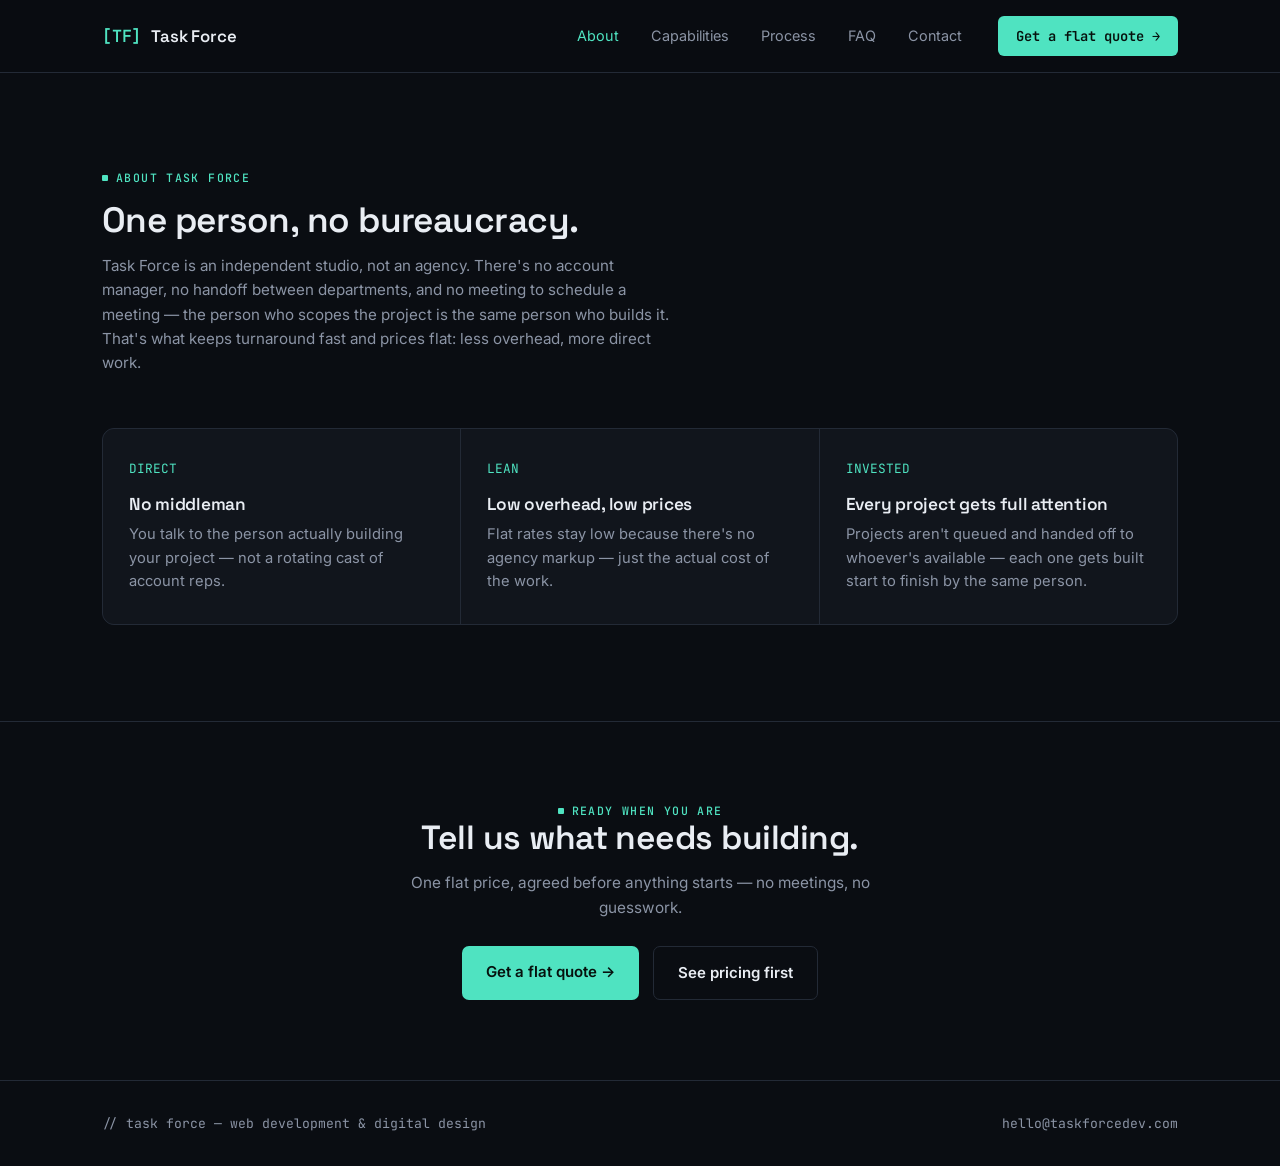
==== about.html @ d02bd52b "Add files via upload" ====
<!DOCTYPE html>
<html lang="en">
<head>
<meta charset="UTF-8">
<meta name="viewport" content="width=device-width, initial-scale=1.0">
<title>About — Task Force</title>
<link rel="preconnect" href="https://fonts.googleapis.com">
<link href="https://fonts.googleapis.com/css2?family=Space+Grotesk:wght@500;600;700&family=Inter:wght@400;500;600;700&family=JetBrains+Mono:wght@400;500;600;700&display=swap" rel="stylesheet">
<link rel="stylesheet" href="style.css">
</head>
<body>

<header>
  <nav class="wrap">
    <a href="index.html" class="brand"><span class="brand-mark">[TF]</span> Task Force</a>
    <div class="nav-links-desktop">
      <ul>
        <li><a href="about.html" class="nav-link" data-page="about">About</a></li>
        <li><a href="capabilities.html" class="nav-link" data-page="capabilities">Capabilities</a></li>
        <li><a href="process.html" class="nav-link" data-page="process">Process</a></li>
        <li><a href="faq.html" class="nav-link" data-page="faq">FAQ</a></li>
        <li><a href="contact.html" class="nav-link" data-page="contact">Contact</a></li>
      </ul>
      <a href="contact.html" class="nav-cta">Get a flat quote →</a>
    </div>
    <button class="nav-toggle" id="navToggle" aria-label="Toggle menu" aria-expanded="false">
      <span></span><span></span><span></span>
    </button>
  </nav>
  <div class="mobile-menu" id="mobileMenu">
    <a href="about.html" class="nav-link" data-page="about">About</a>
    <a href="capabilities.html" class="nav-link" data-page="capabilities">Capabilities</a>
    <a href="process.html" class="nav-link" data-page="process">Process</a>
    <a href="faq.html" class="nav-link" data-page="faq">FAQ</a>
    <a href="contact.html" class="nav-link" data-page="contact">Contact</a>
    <a href="contact.html" class="nav-cta">Get a flat quote →</a>
  </div>
</header>

<section class="how" id="about">
  <div class="wrap">
    <div class="how-head">
      <span class="eyebrow">About Task Force</span>
      <h2>One person, no bureaucracy.</h2>
      <p style="color:var(--muted); font-size:0.95rem; margin-top:14px; max-width:620px;">Task Force is an independent studio, not an agency. There's no account manager, no handoff between departments, and no meeting to schedule a meeting — the person who scopes the project is the same person who builds it. That's what keeps turnaround fast and prices flat: less overhead, more direct work.</p>
    </div>
    <div class="steps">
      <div class="step">
        <span class="step-num mono">DIRECT</span>
        <h3>No middleman</h3>
        <p>You talk to the person actually building your project — not a rotating cast of account reps.</p>
      </div>
      <div class="step">
        <span class="step-num mono">LEAN</span>
        <h3>Low overhead, low prices</h3>
        <p>Flat rates stay low because there's no agency markup — just the actual cost of the work.</p>
      </div>
      <div class="step">
        <span class="step-num mono">INVESTED</span>
        <h3>Every project gets full attention</h3>
        <p>Projects aren't queued and handed off to whoever's available — each one gets built start to finish by the same person.</p>
      </div>
    </div>
  </div>
</section>

<section class="cta-banner">
  <div class="wrap">
    <span class="eyebrow" style="justify-content:center;">Ready when you are</span>
    <h2>Tell us what needs building.</h2>
    <p>One flat price, agreed before anything starts — no meetings, no guesswork.</p>
    <div class="hero-ctas">
      <a href="contact.html" class="btn-primary">Get a flat quote →</a>
      <a href="capabilities.html" class="btn-secondary">See pricing first</a>
    </div>
  </div>
</section>

<footer>
  <div class="wrap">
    <p>// task force — web development & digital design</p>
    <p>hello@taskforcedev.com</p>
  </div>
</footer>


<script src="script.js"></script>
</body>
</html>
---- style.css ----
:root{
    --bg: #0A0D12;
    --surface: #11151C;
    --surface-2: #161B24;
    --border: #232A36;
    --text: #E9EDF3;
    --muted: #8B94A5;
    --accent: #4FE3C1;
    --accent-dim: rgba(79,227,193,0.12);
    --accent2: #7C93FF;
  }

  *{ margin:0; padding:0; box-sizing:border-box; }
  html{ scroll-behavior:smooth; }

  body{
    background:var(--bg);
    color:var(--text);
    font-family:'Inter', sans-serif;
    line-height:1.6;
    -webkit-font-smoothing:antialiased;
  }

  h1,h2,h3{
    font-family:'Space Grotesk', sans-serif;
    line-height:1.1;
    letter-spacing:-0.015em;
    font-weight:600;
  }

  a{ color:inherit; }

  .mono{ font-family:'JetBrains Mono', monospace; }

  .eyebrow{
    font-family:'JetBrains Mono', monospace;
    font-size:0.72rem;
    font-weight:500;
    letter-spacing:0.12em;
    text-transform:uppercase;
    color:var(--accent);
    display:flex;
    align-items:center;
    gap:8px;
  }
  .eyebrow::before{
    content:"";
    width:6px; height:6px;
    background:var(--accent);
    border-radius:1px;
    display:inline-block;
  }

  .wrap{ max-width:1140px; margin:0 auto; padding:0 32px; }

  /* ---------- NAV ---------- */
  header{
    position:sticky; top:0; z-index:50;
    background:rgba(10,13,18,0.88);
    backdrop-filter:blur(10px);
    border-bottom:1px solid var(--border);
  }
  nav.wrap{
    display:flex; align-items:center; justify-content:space-between;
    height:72px;
  }
  .brand{
    display:flex; align-items:center; gap:10px;
    font-family:'Space Grotesk', sans-serif;
    font-weight:600;
    font-size:1.05rem;
    text-decoration:none;
    letter-spacing:-0.01em;
  }
  .brand-mark{
    font-family:'JetBrains Mono', monospace;
    color:var(--accent);
    font-weight:600;
  }
  .nav-links-desktop{ display:flex; align-items:center; gap:36px; }
  nav ul{ list-style:none; display:flex; gap:32px; font-size:0.9rem; }
  nav ul a{ text-decoration:none; color:var(--muted); transition:color .15s; }
  nav ul a:hover{ color:var(--text); }
  .nav-link-active{ color:var(--accent) !important; }
  .mobile-menu a.nav-link-active{ color:var(--accent); }
  .nav-cta{
    background:var(--accent);
    color:#06110D !important;
    padding:9px 18px;
    border-radius:6px;
    font-weight:600;
    font-size:0.86rem;
    text-decoration:none;
    white-space:nowrap;
    font-family:'JetBrains Mono', monospace;
  }
  .nav-toggle{
    display:none;
    background:none; border:1px solid var(--border);
    border-radius:6px;
    width:40px; height:40px;
    align-items:center; justify-content:center;
    cursor:pointer;
    flex-direction:column;
    gap:4px;
  }
  .nav-toggle span{
    display:block; width:18px; height:2px;
    background:var(--text);
    transition:transform .2s, opacity .2s;
  }
  .nav-toggle.open span:nth-child(1){ transform:translateY(6px) rotate(45deg); }
  .nav-toggle.open span:nth-child(2){ opacity:0; }
  .nav-toggle.open span:nth-child(3){ transform:translateY(-6px) rotate(-45deg); }

  .mobile-menu{
    display:none;
    flex-direction:column;
    border-bottom:1px solid var(--border);
    background:var(--surface);
  }
  .mobile-menu.open{ display:flex; }
  .mobile-menu a{
    padding:16px 32px;
    text-decoration:none;
    color:var(--text);
    font-size:0.96rem;
    border-top:1px solid var(--border);
  }
  .mobile-menu a.nav-cta{
    color:#06110D !important;
    font-family:'JetBrains Mono', monospace;
    font-weight:600;
    background:var(--accent);
    margin:14px 32px;
    border-radius:6px;
    border-top:none;
    text-align:center;
  }

  @media (max-width:820px){
    .nav-links-desktop{ display:none; }
    .nav-toggle{ display:flex; }
  }

  /* ---------- HERO ---------- */
  .hero{ padding:100px 0 96px; border-bottom:1px solid var(--border); }
  .hero-grid{
    display:grid;
    grid-template-columns:1.05fr 0.95fr;
    gap:64px;
    align-items:center;
  }
  @media (max-width:900px){ .hero-grid{ grid-template-columns:1fr; } }

  .hero h1{
    font-size:clamp(2.3rem, 4.4vw, 3.4rem);
    margin:18px 0 22px;
    color:var(--text);
  }
  .hero h1 em{ font-style:normal; color:var(--accent); }
  .hero p.lead{
    font-size:1.08rem;
    color:var(--muted);
    max-width:480px;
    margin-bottom:34px;
  }
  .hero-ctas{ display:flex; gap:14px; flex-wrap:wrap; }
  .btn-primary{
    background:var(--accent);
    color:#06110D;
    text-decoration:none;
    padding:14px 24px;
    border-radius:7px;
    font-weight:600;
    font-size:0.94rem;
    display:inline-block;
    transition:opacity .15s;
  }
  .btn-primary:hover{ opacity:0.88; }
  .btn-secondary{
    background:transparent;
    color:var(--text);
    text-decoration:none;
    padding:14px 24px;
    border-radius:7px;
    border:1px solid var(--border);
    font-weight:600;
    font-size:0.94rem;
    display:inline-block;
    transition:border-color .15s;
  }
  .btn-secondary:hover{ border-color:var(--accent); }

  /* Terminal signature element */
  .terminal{
    background:var(--surface);
    border:1px solid var(--border);
    border-radius:10px;
    overflow:hidden;
    box-shadow:0 30px 60px -20px rgba(0,0,0,0.6);
  }
  .terminal-bar{
    display:flex; align-items:center; gap:8px;
    padding:12px 16px;
    border-bottom:1px solid var(--border);
    background:var(--surface-2);
  }
  .dot{ width:10px; height:10px; border-radius:50%; }
  .dot.red{ background:#FF5F57; }
  .dot.yellow{ background:#FEBC2E; }
  .dot.green{ background:#28C840; }
  .terminal-title{
    margin-left:8px;
    font-family:'JetBrains Mono', monospace;
    font-size:0.74rem;
    color:var(--muted);
  }
  .terminal-body{
    padding:22px 20px;
    font-family:'JetBrains Mono', monospace;
    font-size:0.86rem;
    line-height:1.9;
    min-height:230px;
  }
  .t-prompt{ color:var(--accent2); }
  .t-cmd{ color:var(--text); }
  .t-ok{ color:var(--accent); }
  .t-muted{ color:var(--muted); }
  .cursor{
    display:inline-block;
    width:7px; height:15px;
    background:var(--accent);
    margin-left:2px;
    animation:blink 1s steps(1) infinite;
    vertical-align:text-bottom;
  }
  @keyframes blink{ 50%{ opacity:0; } }

  /* ---------- PROCESS ---------- */
  .how{ padding:96px 0; border-bottom:1px solid var(--border); }
  .how-head{ max-width:580px; margin-bottom:52px; }
  .how-head h2{ font-size:clamp(1.7rem,3vw,2.2rem); margin-top:14px; }
  .steps{ display:grid; grid-template-columns:repeat(3,1fr); gap:1px; background:var(--border); border:1px solid var(--border); border-radius:12px; overflow:hidden; }
  @media (max-width:800px){ .steps{ grid-template-columns:1fr; } }
  .step{ padding:30px 26px; background:var(--surface); }
  .step-num{
    font-family:'JetBrains Mono', monospace;
    color:var(--accent);
    font-size:0.8rem;
    margin-bottom:16px;
    display:block;
  }
  .step h3{ font-size:1.08rem; margin-bottom:9px; font-weight:600; }
  .step p{ color:var(--muted); font-size:0.92rem; }

  /* ---------- CAPABILITIES ---------- */
  .services{ padding:96px 0; border-bottom:1px solid var(--border); }
  .services-head{
    display:flex; justify-content:space-between; align-items:flex-end;
    margin-bottom:44px; gap:24px; flex-wrap:wrap;
  }
  .services-head h2{ font-size:clamp(1.7rem,3vw,2.2rem); margin-top:14px; }
  .services-head p{ color:var(--muted); max-width:400px; font-size:0.94rem; }

  .service-grid{
    display:grid;
    grid-template-columns:repeat(3,1fr);
    gap:1px;
    background:var(--border);
    border:1px solid var(--border);
    border-radius:12px;
    overflow:hidden;
  }
  @media (max-width:900px){ .service-grid{ grid-template-columns:1fr; } }

  .tier-block{
    border:1px solid var(--border);
    border-radius:12px;
    padding:30px 28px;
    margin-bottom:20px;
    background:var(--surface);
  }
  .tier-heading{ font-size:1.2rem; margin:10px 0 6px; font-weight:600; }
  .tier-sub{ color:var(--muted); font-size:0.92rem; margin-bottom:22px; max-width:520px; }
  .tier-grid{
    display:grid;
    grid-template-columns:repeat(3,1fr);
    gap:1px;
    background:var(--border);
    border:1px solid var(--border);
    border-radius:10px;
    overflow:hidden;
  }
  @media (max-width:760px){ .tier-grid{ grid-template-columns:1fr; } }
  .tier{ background:var(--surface-2); padding:22px 20px; cursor:pointer; transition:background .15s, transform .15s; }
  .tier:hover{ background:#1B222E; transform:translateY(-2px); }
  .tier:focus-visible{ outline:2px solid var(--accent); outline-offset:-2px; }

  .view-hint{
    display:inline-block;
    font-family:'JetBrains Mono', monospace;
    font-size:0.76rem;
    color:var(--accent);
    font-weight:600;
  }
  .tier-name{
    display:block;
    font-family:'JetBrains Mono', monospace;
    font-size:0.78rem;
    color:var(--accent);
    text-transform:uppercase;
    letter-spacing:0.06em;
    margin-bottom:8px;
  }
  .tier-price{
    display:block;
    font-family:'Space Grotesk', sans-serif;
    font-weight:700;
    font-size:1.7rem;
    margin-bottom:14px;
  }
  .tier ul{ list-style:none; font-size:0.85rem; color:var(--text); }
  .tier ul li{
    padding-left:18px;
    position:relative;
    margin-bottom:7px;
    color:var(--muted);
  }
  .tier ul li::before{
    content:"→";
    position:absolute; left:0;
    color:var(--accent);
  }

  .card{
    background:var(--surface);
    padding:30px 28px;
    transition:background .15s, transform .15s;
    cursor:pointer;
  }
  .card:hover{ background:var(--surface-2); transform:translateY(-2px); }
  .card:focus-visible{ outline:2px solid var(--accent); outline-offset:-2px; }
  .card.featured{
    grid-column:span 2;
    display:grid;
    grid-template-columns:1fr auto;
    gap:24px;
    align-items:start;
  }
  @media (max-width:900px){ .card.featured{ grid-column:span 1; grid-template-columns:1fr; } }

  .card-path{
    font-family:'JetBrains Mono', monospace;
    font-size:0.74rem;
    color:var(--muted);
    margin-bottom:14px;
    display:block;
  }
  .card-path span{ color:var(--accent); }
  .card h3{ font-size:1.2rem; margin-bottom:10px; font-weight:600; }
  .card p{ color:var(--muted); font-size:0.92rem; margin-bottom:16px; }
  .card ul{ list-style:none; font-size:0.87rem; }
  .card ul li{
    padding-left:20px;
    position:relative;
    margin-bottom:7px;
    color:var(--text);
  }
  .card ul li::before{
    content:"→";
    position:absolute; left:0;
    color:var(--accent);
  }
  .card-price{
    font-family:'JetBrains Mono', monospace;
    font-size:0.78rem;
    color:var(--muted);
    padding-top:14px;
    margin-top:16px;
    border-top:1px solid var(--border);
  }
  .card-price b{ color:var(--text); font-size:1rem; }

  .example-line{
    font-size:0.84rem;
    color:var(--text);
    font-style:italic;
    background:var(--accent-dim);
    border-left:2px solid var(--accent);
    padding:10px 12px;
    border-radius:4px;
    margin-bottom:16px;
  }
  .example-tag{
    font-family:'JetBrains Mono', monospace;
    font-style:normal;
    font-weight:600;
    color:var(--accent);
    margin-right:4px;
    text-transform:uppercase;
    font-size:0.72rem;
  }
  .featured .card-price{
    border-top:none;
    margin-top:0;
    padding-top:0;
    text-align:right;
    white-space:nowrap;
  }
  .featured .card-price b{ font-size:1.4rem; display:block; }

  /* ---------- VALUE STRIP ---------- */
  .value{ padding:80px 0; border-bottom:1px solid var(--border); }
  .value-grid{
    display:grid;
    grid-template-columns:repeat(3,1fr);
    gap:1px;
    background:var(--border);
    border:1px solid var(--border);
    border-radius:12px;
    overflow:hidden;
  }
  @media (max-width:800px){ .value-grid{ grid-template-columns:1fr; } }
  .value-item{ background:var(--surface); padding:30px 28px; }
  .value-item .num{
    font-family:'Space Grotesk', sans-serif;
    font-weight:700;
    font-size:2rem;
    color:var(--accent);
    margin-bottom:10px;
    display:block;
  }
  .value-item h3{ font-size:0.98rem; margin-bottom:8px; font-weight:600; }
  .value-item p{ color:var(--muted); font-size:0.88rem; }

  /* ---------- ORDER ---------- */
  .order{ padding:96px 0; }
  .order-grid{ display:grid; grid-template-columns:0.85fr 1.15fr; gap:60px; }
  @media (max-width:900px){ .order-grid{ grid-template-columns:1fr; } }
  .order-info h2{ font-size:clamp(1.7rem,3vw,2.2rem); margin:14px 0 18px; }
  .order-info p{ color:var(--muted); margin-bottom:26px; max-width:420px; font-size:0.95rem; }
  .contact-line{
    display:flex; align-items:center; gap:12px;
    font-family:'JetBrains Mono', monospace;
    font-size:0.88rem;
    padding:14px 0;
    border-top:1px solid var(--border);
    color:var(--muted);
  }
  .contact-line:last-child{ border-bottom:1px solid var(--border); }
  .contact-line b{ color:var(--text); font-weight:500; }

  form{
    background:var(--surface);
    border:1px solid var(--border);
    border-radius:12px;
    padding:32px;
  }
  .form-row{ margin-bottom:18px; }
  .form-row label{
    display:block;
    font-family:'JetBrains Mono', monospace;
    font-size:0.76rem;
    color:var(--muted);
    margin-bottom:8px;
    text-transform:uppercase;
    letter-spacing:0.04em;
  }
  .form-row input, .form-row select, .form-row textarea{
    width:100%;
    padding:12px 14px;
    border:1px solid var(--border);
    border-radius:7px;
    font-family:'Inter', sans-serif;
    font-size:0.94rem;
    background:var(--bg);
    color:var(--text);
  }
  .form-row textarea{ resize:vertical; min-height:90px; }
  .form-row input:focus, .form-row select:focus, .form-row textarea:focus{
    outline:1.5px solid var(--accent);
    outline-offset:1px;
  }
  .submit-btn{
    width:100%;
    background:var(--accent);
    color:#06110D;
    border:none;
    padding:14px;
    border-radius:7px;
    font-weight:700;
    font-size:0.94rem;
    font-family:'JetBrains Mono', monospace;
    cursor:pointer;
    transition:opacity .15s;
  }
  .submit-btn:hover{ opacity:0.88; }
  .form-note{ font-size:0.78rem; color:var(--muted); margin-top:12px; text-align:center; }

  .confirm-box{
    background:var(--surface);
    border:1px solid var(--accent);
    border-radius:12px;
    padding:26px;
    margin-top:20px;
  }
  .confirm-title{
    font-family:'Space Grotesk', sans-serif;
    font-weight:600;
    color:var(--accent);
    font-size:1.05rem;
    margin-bottom:8px;
  }
  .confirm-sub{ color:var(--muted); font-size:0.86rem; margin-bottom:14px; }
  .confirm-textarea{
    width:100%;
    min-height:130px;
    background:var(--bg);
    border:1px solid var(--border);
    border-radius:7px;
    color:var(--text);
    font-family:'JetBrains Mono', monospace;
    font-size:0.8rem;
    padding:12px;
    margin-bottom:14px;
    resize:vertical;
  }
  .confirm-actions{ display:flex; gap:12px; flex-wrap:wrap; }
  .confirm-actions .btn-primary, .confirm-actions .btn-secondary{
    flex:1;
    min-width:160px;
    text-align:center;
    cursor:pointer;
    font-family:'Inter', sans-serif;
  }

  /* ---------- PRODUCT MODAL ---------- */
  .modal-overlay{
    position:fixed; inset:0;
    background:rgba(6,8,12,0.72);
    backdrop-filter:blur(3px);
    display:none;
    align-items:center; justify-content:center;
    z-index:100;
    padding:24px;
  }
  .modal-overlay.open{ display:flex; }
  .modal-box{
    background:var(--surface);
    border:1px solid var(--border);
    border-radius:14px;
    max-width:560px;
    width:100%;
    max-height:88vh;
    overflow-y:auto;
    box-shadow:0 40px 80px -20px rgba(0,0,0,0.7);
  }
  .modal-image-wrap{
    background:var(--bg);
    border-bottom:1px solid var(--border);
    border-radius:14px 14px 0 0;
    overflow:hidden;
    line-height:0;
  }
  .modal-image-wrap svg{ width:100%; height:auto; display:block; }
  .modal-body{ padding:28px 30px 30px; position:relative; }
  .modal-close{
    position:absolute;
    top:16px; right:16px;
    width:32px; height:32px;
    border-radius:50%;
    background:var(--surface-2);
    border:1px solid var(--border);
    color:var(--text);
    font-size:1rem;
    cursor:pointer;
    display:flex; align-items:center; justify-content:center;
    z-index:5;
  }
  .modal-image-wrap{ position:relative; }
  .modal-eyebrow{
    font-family:'JetBrains Mono', monospace;
    font-size:0.72rem;
    color:var(--accent);
    text-transform:uppercase;
    letter-spacing:0.1em;
    margin-bottom:8px;
    display:block;
  }
  .modal-title{ font-size:1.4rem; margin-bottom:6px; }
  .modal-price{
    font-family:'JetBrains Mono', monospace;
    color:var(--muted);
    font-size:0.9rem;
    margin-bottom:18px;
  }
  .modal-price b{ color:var(--accent); font-size:1.1rem; }
  .modal-desc{ color:var(--muted); font-size:0.95rem; margin-bottom:18px; }
  .modal-features{ list-style:none; margin-bottom:24px; }
  .modal-features li{
    padding-left:20px;
    position:relative;
    margin-bottom:8px;
    font-size:0.92rem;
    color:var(--text);
  }
  .modal-features li::before{ content:"→"; position:absolute; left:0; color:var(--accent); }
  .modal-order-btn{
    display:block;
    width:100%;
    text-align:center;
    background:var(--accent);
    color:#06110D;
    text-decoration:none;
    padding:14px;
    border-radius:8px;
    font-weight:700;
    font-family:'JetBrains Mono', monospace;
    font-size:0.94rem;
    border:none;
    cursor:pointer;
  }
  footer{ border-top:1px solid var(--border); padding:32px 0; }
  footer .wrap{ display:flex; justify-content:space-between; align-items:center; flex-wrap:wrap; gap:12px; }
  footer p{ font-size:0.82rem; color:var(--muted); font-family:'JetBrains Mono', monospace; }

  /* ---------- WHO-LINE (hero) ---------- */
  .who-line{
    display:inline-flex;
    align-items:center;
    gap:8px;
    font-family:'JetBrains Mono', monospace;
    font-size:0.82rem;
    color:var(--muted);
    background:var(--surface);
    border:1px solid var(--border);
    padding:8px 14px;
    border-radius:999px;
    margin-bottom:26px;
  }
  .who-line b{ color:var(--accent); font-weight:600; }

  /* ---------- TRUST BAR ---------- */
  .trust-bar{
    border-bottom:1px solid var(--border);
    padding:22px 0;
  }
  .trust-bar .wrap{
    display:flex;
    flex-wrap:wrap;
    gap:16px 32px;
    justify-content:center;
  }
  .trust-item{
    display:flex;
    align-items:center;
    gap:8px;
    font-family:'JetBrains Mono', monospace;
    font-size:0.82rem;
    color:var(--muted);
  }
  .trust-item::before{
    content:"✓";
    color:var(--accent);
    font-weight:700;
  }

  /* ---------- FOUNDING CLIENT BLOCK (honest substitute for testimonials) ---------- */
  .founding{
    padding:64px 0;
    border-bottom:1px solid var(--border);
  }
  .founding-box{
    border:1px solid var(--accent);
    background:var(--accent-dim);
    border-radius:14px;
    padding:32px 34px;
    display:flex;
    justify-content:space-between;
    align-items:center;
    gap:24px;
    flex-wrap:wrap;
  }
  .founding-box h3{ font-size:1.15rem; margin-bottom:8px; }
  .founding-box p{ color:var(--muted); font-size:0.92rem; max-width:480px; }
  .founding-box .btn-primary{ white-space:nowrap; }

  /* ---------- REUSABLE BOTTOM CTA BANNER ---------- */
  .cta-banner{
    padding:80px 0;
    text-align:center;
  }
  .cta-banner h2{ font-size:clamp(1.6rem,3vw,2.1rem); margin-bottom:14px; }
  .cta-banner p{ color:var(--muted); font-size:0.96rem; margin-bottom:26px; max-width:480px; margin-left:auto; margin-right:auto; }
  .cta-banner .hero-ctas{ justify-content:center; }

  @media (prefers-reduced-motion: reduce){
    *{ transition:none !important; scroll-behavior:auto !important; animation:none !important; }
  }
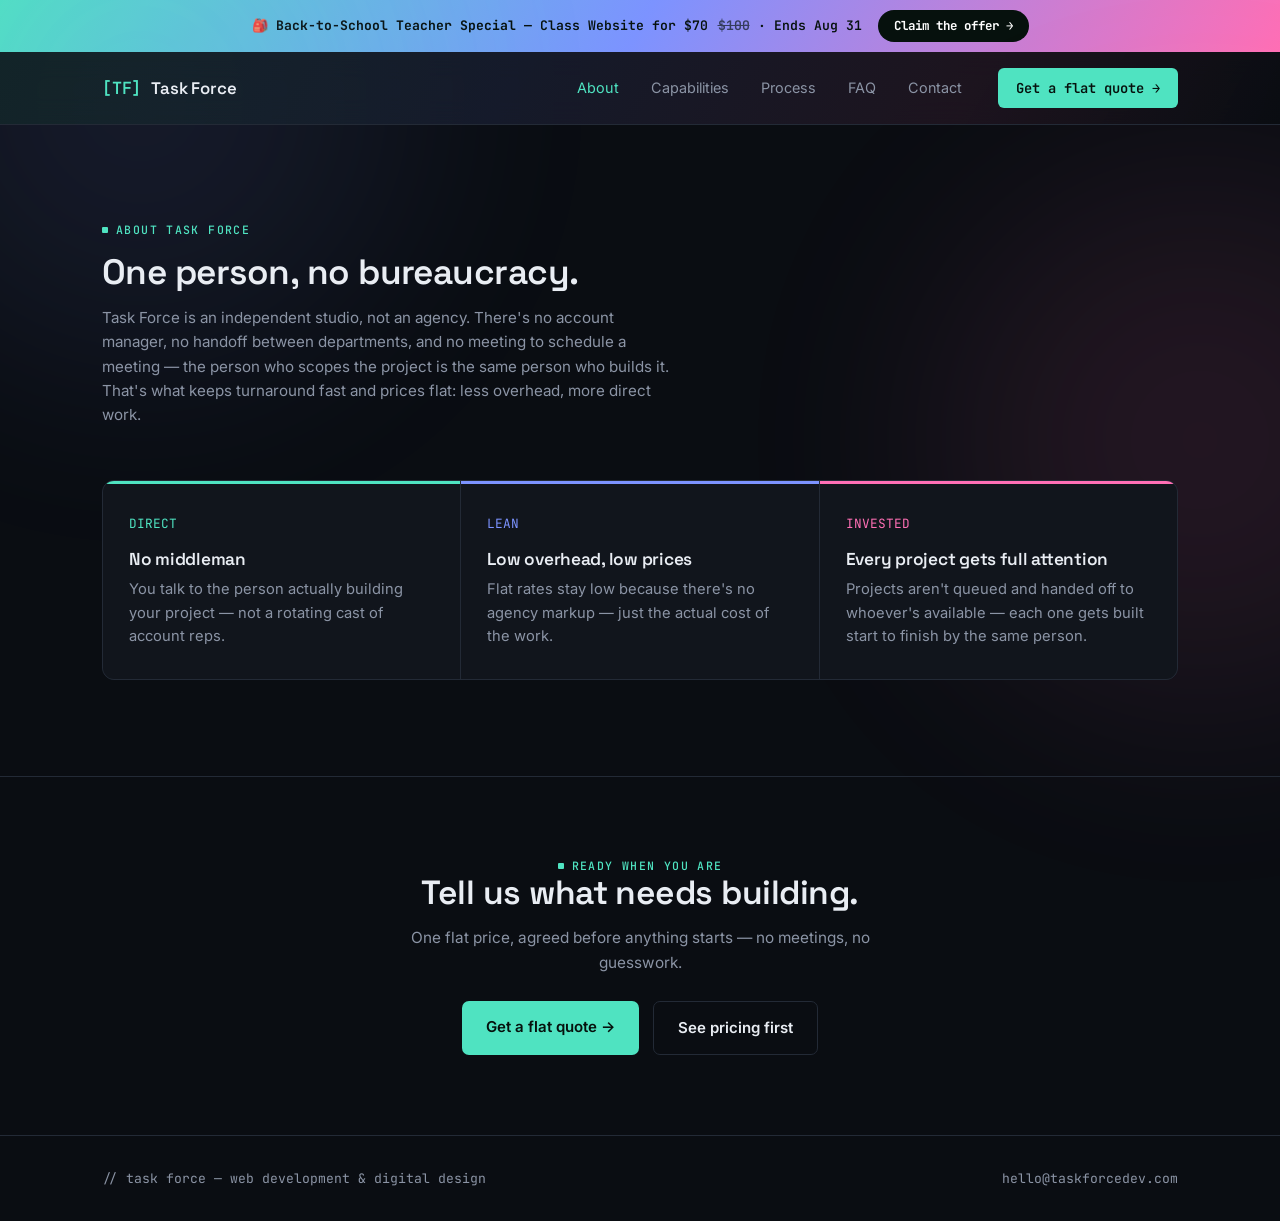
==== commit 27589edd: "Add files via upload" ====
--- a/about.html
+++ b/about.html
@@ -9,6 +9,13 @@
 <link rel="stylesheet" href="style.css">
 </head>
 <body>
+
+<div class="promo-bar">
+  <div class="wrap promo-bar-inner">
+    <span>🎒 <b>Back-to-School Teacher Special</b> — Class Website for $70 <span class="promo-strike">$100</span> · Ends Aug 31</span>
+    <a href="contact.html?service=Website+development&details=I%27m+a+teacher+interested+in+the+Back-to-School+Class+Website+special+%28%2470%29.">Claim the offer →</a>
+  </div>
+</div>
 
 <header>
   <nav class="wrap">
--- a/style.css
+++ b/style.css
@@ -8,10 +8,42 @@
     --accent: #4FE3C1;
     --accent-dim: rgba(79,227,193,0.12);
     --accent2: #7C93FF;
+    --accent3: #FF6FB5;
+    --accent3-dim: rgba(255,111,181,0.12);
+    --accent4: #FFC145;
+    --accent4-dim: rgba(255,193,69,0.12);
   }
 
   *{ margin:0; padding:0; box-sizing:border-box; }
   html{ scroll-behavior:smooth; }
+
+  body{
+    position:relative;
+  }
+
+  /* Ambient color glows — subtle, techy, not neon-overload */
+  body::before, body::after{
+    content:"";
+    position:fixed;
+    width:520px; height:520px;
+    border-radius:50%;
+    filter:blur(120px);
+    opacity:0.10;
+    pointer-events:none;
+    z-index:0;
+  }
+  body::before{
+    top:-160px; left:-120px;
+    background:var(--accent2);
+  }
+  body::after{
+    top:20%; right:-180px;
+    background:var(--accent3);
+  }
+  header, .hero, .how, .services, .value, .founding, .cta-banner, .order, footer, .trust-bar{
+    position:relative;
+    z-index:1;
+  }
 
   body{
     background:var(--bg);
@@ -56,9 +88,45 @@
   /* ---------- NAV ---------- */
   header{
     position:sticky; top:0; z-index:50;
-    background:rgba(10,13,18,0.88);
-    backdrop-filter:blur(10px);
+    background:linear-gradient(120deg, rgba(79,227,193,0.10), rgba(124,147,255,0.10) 40%, rgba(255,111,181,0.08) 75%, rgba(10,13,18,0.9)), rgba(10,13,18,0.72);
+    backdrop-filter:blur(14px);
+    -webkit-backdrop-filter:blur(14px);
     border-bottom:1px solid var(--border);
+  }
+
+  .promo-bar{
+    background:linear-gradient(120deg, var(--accent), var(--accent2), var(--accent3));
+    padding:10px 0;
+  }
+  .promo-bar-inner{
+    display:flex;
+    align-items:center;
+    justify-content:center;
+    gap:16px;
+    flex-wrap:wrap;
+    text-align:center;
+  }
+  .promo-bar span{
+    font-family:'JetBrains Mono', monospace;
+    font-weight:600;
+    font-size:0.82rem;
+    color:#06110D;
+  }
+  .promo-strike{
+    text-decoration:line-through;
+    opacity:0.65;
+    margin-left:2px;
+  }
+  .promo-bar a{
+    background:#06110D;
+    color:#FFFFFF;
+    padding:6px 16px;
+    border-radius:999px;
+    font-family:'JetBrains Mono', monospace;
+    font-weight:700;
+    font-size:0.78rem;
+    text-decoration:none;
+    white-space:nowrap;
   }
   nav.wrap{
     display:flex; align-items:center; justify-content:space-between;
@@ -198,7 +266,35 @@
     border:1px solid var(--border);
     border-radius:10px;
     overflow:hidden;
-    box-shadow:0 30px 60px -20px rgba(0,0,0,0.6);
+    box-shadow:0 30px 60px -20px rgba(0,0,0,0.6), 0 0 60px -20px rgba(79,227,193,0.15);
+  }
+
+  .logo-placeholder{
+    background:var(--surface);
+    border:1px solid var(--border);
+    border-radius:14px;
+    box-shadow:0 30px 60px -20px rgba(0,0,0,0.6), 0 0 60px -20px rgba(79,227,193,0.15);
+    padding:48px 24px 40px;
+    display:flex;
+    flex-direction:column;
+    align-items:center;
+    justify-content:center;
+    text-align:center;
+  }
+  .logo-mark{ width:100%; max-width:280px; height:auto; }
+  .logo-wordmark{
+    font-family:'Space Grotesk', sans-serif;
+    font-weight:700;
+    font-size:1.3rem;
+    letter-spacing:0.08em;
+    color:var(--text);
+    margin-top:12px;
+  }
+  .logo-tagline{
+    font-family:'JetBrains Mono', monospace;
+    font-size:0.78rem;
+    color:var(--muted);
+    margin-top:6px;
   }
   .terminal-bar{
     display:flex; align-items:center; gap:8px;
@@ -223,9 +319,13 @@
     line-height:1.9;
     min-height:230px;
   }
-  .t-prompt{ color:var(--accent2); }
-  .t-cmd{ color:var(--text); }
+  .t-prompt{ color:var(--accent2); font-weight:600; }
+  .t-cmd{ color:var(--text); font-weight:600; }
+  .t-flag{ color:var(--accent3); }
+  .t-str{ color:var(--accent4); }
   .t-ok{ color:var(--accent); }
+  .t-ok2{ color:var(--accent2); }
+  .t-ok3{ color:var(--accent3); }
   .t-muted{ color:var(--muted); }
   .cursor{
     display:inline-block;
@@ -243,7 +343,9 @@
   .how-head h2{ font-size:clamp(1.7rem,3vw,2.2rem); margin-top:14px; }
   .steps{ display:grid; grid-template-columns:repeat(3,1fr); gap:1px; background:var(--border); border:1px solid var(--border); border-radius:12px; overflow:hidden; }
   @media (max-width:800px){ .steps{ grid-template-columns:1fr; } }
-  .step{ padding:30px 26px; background:var(--surface); }
+  .step{ padding:30px 26px; background:var(--surface); border-top:3px solid var(--accent); }
+  .step:nth-child(2){ border-top-color:var(--accent2); }
+  .step:nth-child(3){ border-top-color:var(--accent3); }
   .step-num{
     font-family:'JetBrains Mono', monospace;
     color:var(--accent);
@@ -251,6 +353,8 @@
     margin-bottom:16px;
     display:block;
   }
+  .step:nth-child(2) .step-num{ color:var(--accent2); }
+  .step:nth-child(3) .step-num{ color:var(--accent3); }
   .step h3{ font-size:1.08rem; margin-bottom:9px; font-weight:600; }
   .step p{ color:var(--muted); font-size:0.92rem; }
 
@@ -280,6 +384,59 @@
     padding:30px 28px;
     margin-bottom:20px;
     background:var(--surface);
+  }
+
+  .promo-card{
+    position:relative;
+    border-radius:14px;
+    padding:2px;
+    margin-bottom:20px;
+    background:linear-gradient(120deg, var(--accent), var(--accent2), var(--accent3));
+    display:flex;
+    justify-content:space-between;
+    align-items:center;
+    gap:24px;
+    flex-wrap:wrap;
+  }
+  .promo-card::before{
+    content:"";
+    position:absolute; inset:2px;
+    background:var(--surface);
+    border-radius:12px;
+    z-index:0;
+  }
+  .promo-card-text, .promo-card-price{ position:relative; z-index:1; }
+  .promo-card-text{ padding:26px 30px; flex:1; min-width:260px; }
+  .promo-card-tag{
+    display:inline-block;
+    font-family:'JetBrains Mono', monospace;
+    font-size:0.7rem;
+    font-weight:700;
+    color:var(--accent3);
+    text-transform:uppercase;
+    letter-spacing:0.08em;
+    margin-bottom:10px;
+  }
+  .promo-card-text h3{ font-size:1.2rem; margin-bottom:8px; }
+  .promo-card-text p{ color:var(--muted); font-size:0.92rem; max-width:440px; }
+  .promo-card-price{
+    padding:26px 30px;
+    display:flex;
+    flex-direction:column;
+    align-items:flex-end;
+    gap:8px;
+  }
+  .promo-card-was{
+    font-family:'JetBrains Mono', monospace;
+    color:var(--muted);
+    text-decoration:line-through;
+    font-size:0.9rem;
+  }
+  .promo-card-now{
+    font-family:'Space Grotesk', sans-serif;
+    font-weight:700;
+    font-size:2rem;
+    color:var(--text);
   }
   .tier-heading{ font-size:1.2rem; margin:10px 0 6px; font-weight:600; }
   .tier-sub{ color:var(--muted); font-size:0.92rem; margin-bottom:22px; max-width:520px; }
@@ -293,9 +450,11 @@
     overflow:hidden;
   }
   @media (max-width:760px){ .tier-grid{ grid-template-columns:1fr; } }
-  .tier{ background:var(--surface-2); padding:22px 20px; cursor:pointer; transition:background .15s, transform .15s; }
+  .tier{ background:var(--surface-2); padding:22px 20px; cursor:pointer; transition:background .15s, transform .15s; border-top:3px solid var(--accent); }
   .tier:hover{ background:#1B222E; transform:translateY(-2px); }
   .tier:focus-visible{ outline:2px solid var(--accent); outline-offset:-2px; }
+  .tier.tier-standard{ border-top-color:var(--accent2); }
+  .tier.tier-pro{ border-top-color:var(--accent3); }
 
   .view-hint{
     display:inline-block;
@@ -313,6 +472,8 @@
     letter-spacing:0.06em;
     margin-bottom:8px;
   }
+  .tier.tier-standard .tier-name{ color:var(--accent2); }
+  .tier.tier-pro .tier-name{ color:var(--accent3); }
   .tier-price{
     display:block;
     font-family:'Space Grotesk', sans-serif;
@@ -338,6 +499,7 @@
     padding:30px 28px;
     transition:background .15s, transform .15s;
     cursor:pointer;
+    border-top:3px solid var(--accent);
   }
   .card:hover{ background:var(--surface-2); transform:translateY(-2px); }
   .card:focus-visible{ outline:2px solid var(--accent); outline-offset:-2px; }
@@ -349,6 +511,12 @@
     align-items:start;
   }
   @media (max-width:900px){ .card.featured{ grid-column:span 1; grid-template-columns:1fr; } }
+  .card.card-magenta{ border-top-color:var(--accent3); }
+  .card.card-blue{ border-top-color:var(--accent2); }
+  .card.card-amber{ border-top-color:var(--accent4); }
+  .card.card-magenta .card-path span{ color:var(--accent3); }
+  .card.card-blue .card-path span{ color:var(--accent2); }
+  .card.card-amber .card-path span{ color:var(--accent4); }
 
   .card-path{
     font-family:'JetBrains Mono', monospace;
@@ -401,6 +569,12 @@
     text-transform:uppercase;
     font-size:0.72rem;
   }
+  .tier.tier-standard .example-line, .card-blue .example-line{ background:rgba(124,147,255,0.12); border-left-color:var(--accent2); }
+  .tier.tier-standard .example-tag, .card-blue .example-tag{ color:var(--accent2); }
+  .tier.tier-pro .example-line, .card-magenta .example-line{ background:var(--accent3-dim); border-left-color:var(--accent3); }
+  .tier.tier-pro .example-tag, .card-magenta .example-tag{ color:var(--accent3); }
+  .card-amber .example-line{ background:var(--accent4-dim); border-left-color:var(--accent4); }
+  .card-amber .example-tag{ color:var(--accent4); }
   .featured .card-price{
     border-top:none;
     margin-top:0;
@@ -422,7 +596,9 @@
     overflow:hidden;
   }
   @media (max-width:800px){ .value-grid{ grid-template-columns:1fr; } }
-  .value-item{ background:var(--surface); padding:30px 28px; }
+  .value-item{ background:var(--surface); padding:30px 28px; border-top:3px solid var(--accent); }
+  .value-item:nth-child(2){ border-top-color:var(--accent4); }
+  .value-item:nth-child(3){ border-top-color:var(--accent2); }
   .value-item .num{
     font-family:'Space Grotesk', sans-serif;
     font-weight:700;
@@ -431,6 +607,8 @@
     margin-bottom:10px;
     display:block;
   }
+  .value-item:nth-child(2) .num{ color:var(--accent4); }
+  .value-item:nth-child(3) .num{ color:var(--accent2); }
   .value-item h3{ font-size:0.98rem; margin-bottom:8px; font-weight:600; }
   .value-item p{ color:var(--muted); font-size:0.88rem; }
 
@@ -457,6 +635,28 @@
     border-radius:12px;
     padding:32px;
   }
+  .submit-btn:disabled{ opacity:0.6; cursor:default; }
+
+  .thankyou-box{
+    text-align:center;
+    padding:44px 34px;
+  }
+  .thankyou-icon{
+    width:56px; height:56px;
+    border-radius:50%;
+    background:var(--accent-dim);
+    border:2px solid var(--accent);
+    color:var(--accent);
+    font-size:1.6rem;
+    font-weight:700;
+    display:flex;
+    align-items:center;
+    justify-content:center;
+    margin:0 auto 20px;
+  }
+  .thankyou-box .modal-title{ margin-bottom:10px; }
+  .thankyou-box .modal-desc{ margin-bottom:26px; }
+
   .form-row{ margin-bottom:18px; }
   .form-row label{
     display:block;
@@ -639,7 +839,7 @@
     border-radius:999px;
     margin-bottom:26px;
   }
-  .who-line b{ color:var(--accent); font-weight:600; }
+  .who-line b{ color:var(--accent4); font-weight:600; }
 
   /* ---------- TRUST BAR ---------- */
   .trust-bar{
@@ -665,6 +865,9 @@
     color:var(--accent);
     font-weight:700;
   }
+  .trust-item:nth-child(2)::before{ color:var(--accent2); }
+  .trust-item:nth-child(3)::before{ color:var(--accent3); }
+  .trust-item:nth-child(4)::before{ color:var(--accent4); }
 
   /* ---------- FOUNDING CLIENT BLOCK (honest substitute for testimonials) ---------- */
   .founding{
@@ -672,8 +875,8 @@
     border-bottom:1px solid var(--border);
   }
   .founding-box{
-    border:1px solid var(--accent);
-    background:var(--accent-dim);
+    border:1px solid var(--accent3);
+    background:var(--accent3-dim);
     border-radius:14px;
     padding:32px 34px;
     display:flex;
@@ -682,6 +885,7 @@
     gap:24px;
     flex-wrap:wrap;
   }
+  .founding-box .btn-primary{ background:var(--accent3); box-shadow:none; }
   .founding-box h3{ font-size:1.15rem; margin-bottom:8px; }
   .founding-box p{ color:var(--muted); font-size:0.92rem; max-width:480px; }
   .founding-box .btn-primary{ white-space:nowrap; }
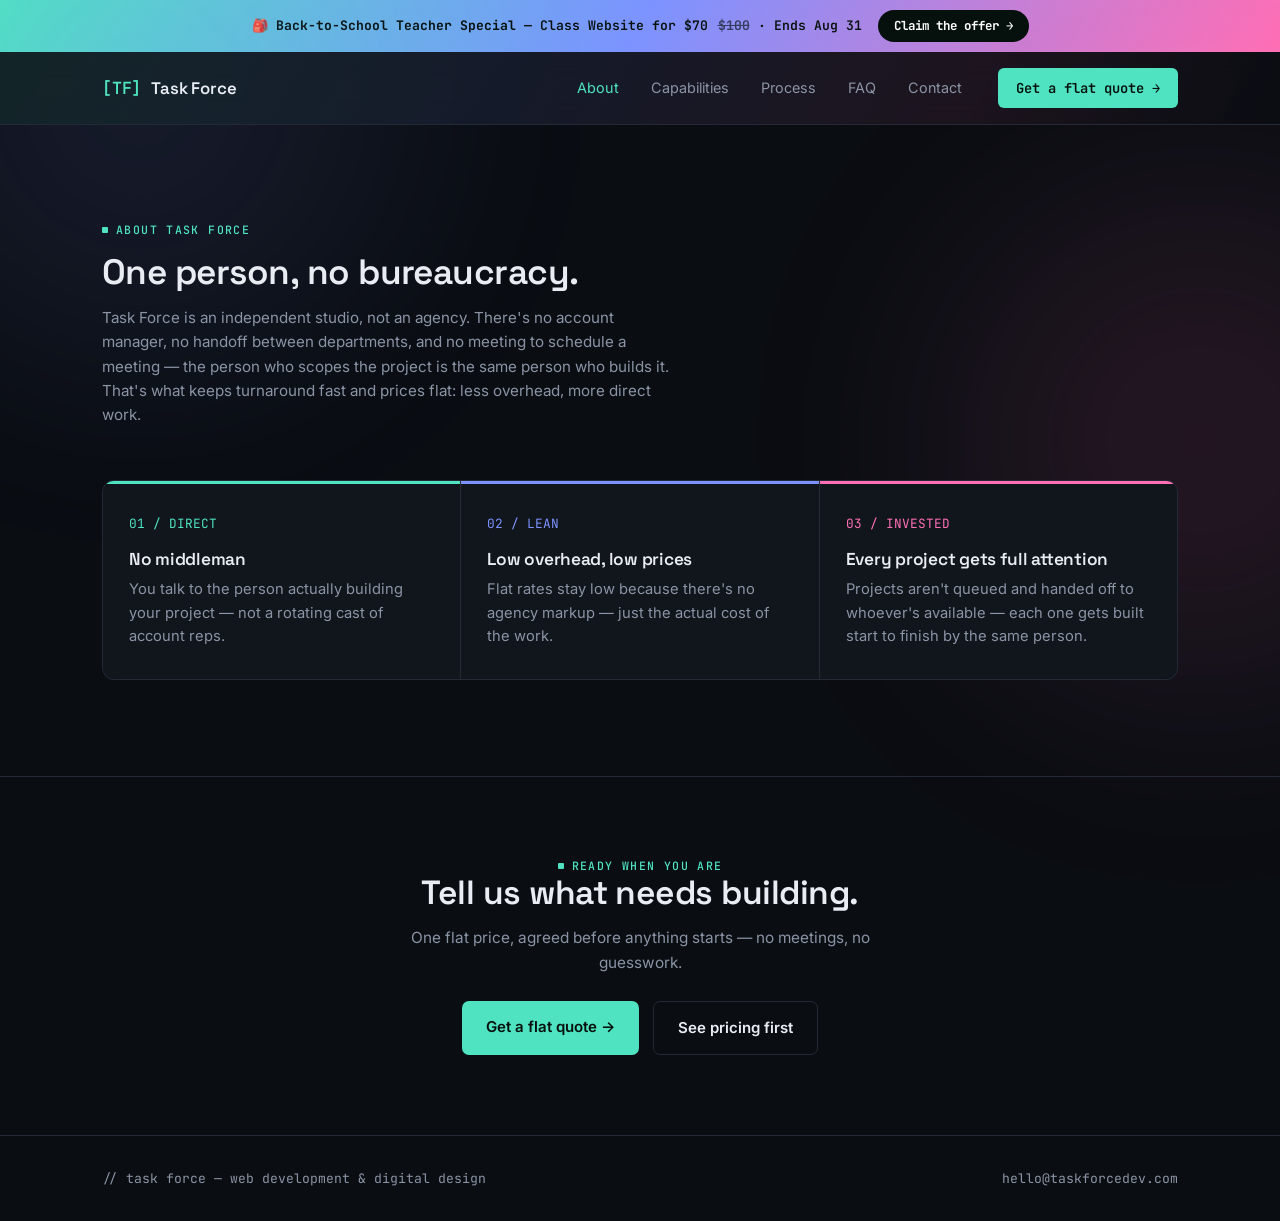
==== commit 048d562c: "Add files via upload the horizon update" ====
--- a/about.html
+++ b/about.html
@@ -53,17 +53,17 @@
     </div>
     <div class="steps">
       <div class="step">
-        <span class="step-num mono">DIRECT</span>
+        <span class="step-num mono">01 / DIRECT</span>
         <h3>No middleman</h3>
         <p>You talk to the person actually building your project — not a rotating cast of account reps.</p>
       </div>
       <div class="step">
-        <span class="step-num mono">LEAN</span>
+        <span class="step-num mono">02 / LEAN</span>
         <h3>Low overhead, low prices</h3>
         <p>Flat rates stay low because there's no agency markup — just the actual cost of the work.</p>
       </div>
       <div class="step">
-        <span class="step-num mono">INVESTED</span>
+        <span class="step-num mono">03 / INVESTED</span>
         <h3>Every project gets full attention</h3>
         <p>Projects aren't queued and handed off to whoever's available — each one gets built start to finish by the same person.</p>
       </div>
--- a/style.css
+++ b/style.css
@@ -875,6 +875,7 @@
     border-bottom:1px solid var(--border);
   }
   .founding-box{
+    position:relative;
     border:1px solid var(--accent3);
     background:var(--accent3-dim);
     border-radius:14px;
@@ -884,11 +885,24 @@
     align-items:center;
     gap:24px;
     flex-wrap:wrap;
+    overflow:hidden;
+  }
+  .founding-quote{
+    position:absolute;
+    top:-30px; left:8px;
+    font-family:'Space Grotesk', sans-serif;
+    font-size:9rem;
+    font-weight:700;
+    color:var(--accent3);
+    opacity:0.12;
+    line-height:1;
+    pointer-events:none;
   }
   .founding-box .btn-primary{ background:var(--accent3); box-shadow:none; }
   .founding-box h3{ font-size:1.15rem; margin-bottom:8px; }
   .founding-box p{ color:var(--muted); font-size:0.92rem; max-width:480px; }
   .founding-box .btn-primary{ white-space:nowrap; }
+  .founding-box > div, .founding-box > a{ position:relative; z-index:1; }
 
   /* ---------- REUSABLE BOTTOM CTA BANNER ---------- */
   .cta-banner{
@@ -899,6 +913,112 @@
   .cta-banner p{ color:var(--muted); font-size:0.96rem; margin-bottom:26px; max-width:480px; margin-left:auto; margin-right:auto; }
   .cta-banner .hero-ctas{ justify-content:center; }
 
+  /* ---------- MARQUEE ---------- */
+  .marquee{
+    overflow:hidden;
+    border-bottom:1px solid var(--border);
+    padding:16px 0;
+    background:var(--surface);
+  }
+  .marquee-track{
+    display:flex;
+    align-items:center;
+    gap:14px;
+    width:max-content;
+    animation:marquee-scroll 26s linear infinite;
+  }
+  .marquee-track span:not(.dot){
+    font-family:'JetBrains Mono', monospace;
+    font-weight:700;
+    font-size:0.88rem;
+    color:var(--muted);
+    white-space:nowrap;
+  }
+  .dot{ font-size:0.7rem; }
+  .dot-a{ color:var(--accent); }
+  .dot-b{ color:var(--accent3); }
+  .dot-c{ color:var(--accent2); }
+  .dot-d{ color:var(--accent4); }
+  @keyframes marquee-scroll{
+    from{ transform:translateX(0); }
+    to{ transform:translateX(-50%); }
+  }
+
+  /* ---------- WHAT WE DO GRID ---------- */
+  .wwd{ padding:88px 0; border-bottom:1px solid var(--border); }
+  .wwd h2{ font-size:clamp(1.7rem,3vw,2.2rem); margin:14px 0 40px; max-width:600px; }
+  .wwd-grid{
+    display:grid;
+    grid-template-columns:repeat(4,1fr);
+    gap:1px;
+    background:var(--border);
+    border:1px solid var(--border);
+    border-radius:12px;
+    overflow:hidden;
+  }
+  @media (max-width:900px){ .wwd-grid{ grid-template-columns:repeat(2,1fr); } }
+  @media (max-width:520px){ .wwd-grid{ grid-template-columns:1fr; } }
+  .wwd-item{
+    background:var(--surface);
+    padding:28px 24px;
+    text-decoration:none;
+    color:inherit;
+    display:block;
+    transition:background .15s, transform .15s;
+  }
+  .wwd-item:hover{ background:var(--surface-2); transform:translateY(-2px); }
+  .wwd-icon{ width:36px; height:36px; margin-bottom:16px; }
+  .wwd-item h3{ font-size:1rem; margin-bottom:8px; font-weight:600; }
+  .wwd-item p{ color:var(--muted); font-size:0.86rem; }
+
+  /* ---------- FAQ ACCORDION ---------- */
+  .accordion{
+    border:1px solid var(--border);
+    border-radius:12px;
+    overflow:hidden;
+    background:var(--surface);
+  }
+  .accordion-item{ border-bottom:1px solid var(--border); }
+  .accordion-item:last-child{ border-bottom:none; }
+  .accordion-trigger{
+    width:100%;
+    text-align:left;
+    background:none;
+    border:none;
+    color:var(--text);
+    padding:22px 24px;
+    display:flex;
+    justify-content:space-between;
+    align-items:center;
+    gap:16px;
+    cursor:pointer;
+    font-family:'Space Grotesk', sans-serif;
+    font-weight:600;
+    font-size:1rem;
+    transition:background .15s;
+  }
+  .accordion-trigger:hover{ background:var(--surface-2); }
+  .accordion-icon{
+    font-family:'JetBrains Mono', monospace;
+    color:var(--accent);
+    font-size:1.3rem;
+    font-weight:400;
+    flex-shrink:0;
+    transition:transform .2s;
+  }
+  .accordion-item.open .accordion-icon{ transform:rotate(45deg); }
+  .accordion-panel{
+    max-height:0;
+    overflow:hidden;
+    transition:max-height .25s ease;
+  }
+  .accordion-panel-inner{
+    padding:0 24px 22px;
+    color:var(--muted);
+    font-size:0.92rem;
+    max-width:600px;
+  }
+
   @media (prefers-reduced-motion: reduce){
     *{ transition:none !important; scroll-behavior:auto !important; animation:none !important; }
   }
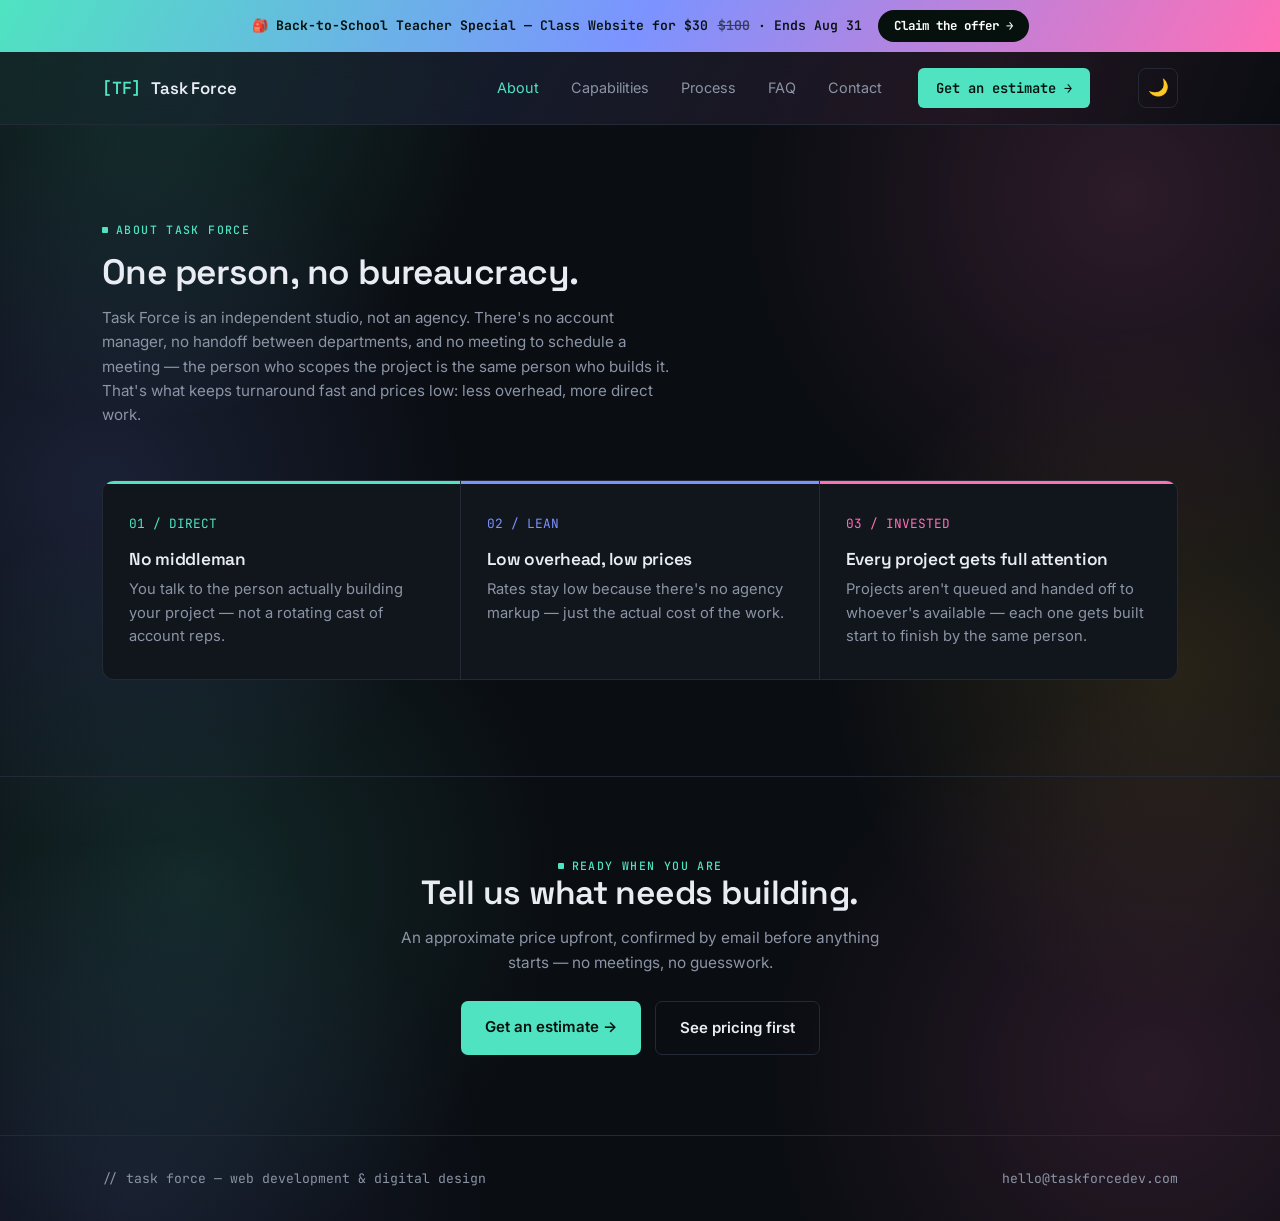
==== commit 9bd4b615: "Add files via upload" ====
--- a/about.html
+++ b/about.html
@@ -7,13 +7,20 @@
 <link rel="preconnect" href="https://fonts.googleapis.com">
 <link href="https://fonts.googleapis.com/css2?family=Space+Grotesk:wght@500;600;700&family=Inter:wght@400;500;600;700&family=JetBrains+Mono:wght@400;500;600;700&display=swap" rel="stylesheet">
 <link rel="stylesheet" href="style.css">
+<script>
+  (function(){
+    var saved = localStorage.getItem('tf-theme');
+    var theme = saved || 'dark';
+    document.documentElement.setAttribute('data-theme', theme);
+  })();
+</script>
 </head>
 <body>
 
 <div class="promo-bar">
   <div class="wrap promo-bar-inner">
-    <span>🎒 <b>Back-to-School Teacher Special</b> — Class Website for $70 <span class="promo-strike">$100</span> · Ends Aug 31</span>
-    <a href="contact.html?service=Website+development&details=I%27m+a+teacher+interested+in+the+Back-to-School+Class+Website+special+%28%2470%29.">Claim the offer →</a>
+    <span>🎒 <b>Back-to-School Teacher Special</b> — Class Website for $30 <span class="promo-strike">$100</span> · Ends Aug 31</span>
+    <a href="contact.html?service=Website+development&details=I%27m+a+teacher+interested+in+the+Back-to-School+Class+Website+special+%28~%2430%29.">Claim the offer →</a>
   </div>
 </div>
 
@@ -28,7 +35,8 @@
         <li><a href="faq.html" class="nav-link" data-page="faq">FAQ</a></li>
         <li><a href="contact.html" class="nav-link" data-page="contact">Contact</a></li>
       </ul>
-      <a href="contact.html" class="nav-cta">Get a flat quote →</a>
+      <a href="contact.html" class="nav-cta">Get an estimate →</a>
+      <button class="theme-toggle" id="themeToggle" aria-label="Toggle light/dark mode">🌙</button>
     </div>
     <button class="nav-toggle" id="navToggle" aria-label="Toggle menu" aria-expanded="false">
       <span></span><span></span><span></span>
@@ -40,7 +48,8 @@
     <a href="process.html" class="nav-link" data-page="process">Process</a>
     <a href="faq.html" class="nav-link" data-page="faq">FAQ</a>
     <a href="contact.html" class="nav-link" data-page="contact">Contact</a>
-    <a href="contact.html" class="nav-cta">Get a flat quote →</a>
+    <a href="contact.html" class="nav-cta">Get an estimate →</a>
+    <button class="theme-toggle theme-toggle-mobile" id="themeToggleMobile" aria-label="Toggle light/dark mode">🌙 Switch to light mode</button>
   </div>
 </header>
 
@@ -49,7 +58,7 @@
     <div class="how-head">
       <span class="eyebrow">About Task Force</span>
       <h2>One person, no bureaucracy.</h2>
-      <p style="color:var(--muted); font-size:0.95rem; margin-top:14px; max-width:620px;">Task Force is an independent studio, not an agency. There's no account manager, no handoff between departments, and no meeting to schedule a meeting — the person who scopes the project is the same person who builds it. That's what keeps turnaround fast and prices flat: less overhead, more direct work.</p>
+      <p style="color:var(--muted); font-size:0.95rem; margin-top:14px; max-width:620px;">Task Force is an independent studio, not an agency. There's no account manager, no handoff between departments, and no meeting to schedule a meeting — the person who scopes the project is the same person who builds it. That's what keeps turnaround fast and prices low: less overhead, more direct work.</p>
     </div>
     <div class="steps">
       <div class="step">
@@ -60,7 +69,7 @@
       <div class="step">
         <span class="step-num mono">02 / LEAN</span>
         <h3>Low overhead, low prices</h3>
-        <p>Flat rates stay low because there's no agency markup — just the actual cost of the work.</p>
+        <p>Rates stay low because there's no agency markup — just the actual cost of the work.</p>
       </div>
       <div class="step">
         <span class="step-num mono">03 / INVESTED</span>
@@ -75,9 +84,9 @@
   <div class="wrap">
     <span class="eyebrow" style="justify-content:center;">Ready when you are</span>
     <h2>Tell us what needs building.</h2>
-    <p>One flat price, agreed before anything starts — no meetings, no guesswork.</p>
+    <p>An approximate price upfront, confirmed by email before anything starts — no meetings, no guesswork.</p>
     <div class="hero-ctas">
-      <a href="contact.html" class="btn-primary">Get a flat quote →</a>
+      <a href="contact.html" class="btn-primary">Get an estimate →</a>
       <a href="capabilities.html" class="btn-secondary">See pricing first</a>
     </div>
   </div>
--- a/style.css
+++ b/style.css
@@ -14,6 +14,22 @@
     --accent4-dim: rgba(255,193,69,0.12);
   }
 
+  html[data-theme="light"]{
+    --bg: #F6F7FA;
+    --surface: #FFFFFF;
+    --surface-2: #EEF1F5;
+    --border: #DEE2E9;
+    --text: #14171F;
+    --muted: #5B6478;
+    --accent: #0EA98C;
+    --accent-dim: rgba(14,169,140,0.10);
+    --accent2: #4C63D6;
+    --accent3: #DB3E88;
+    --accent3-dim: rgba(219,62,136,0.10);
+    --accent4: #C67F00;
+    --accent4-dim: rgba(198,127,0,0.10);
+  }
+
   *{ margin:0; padding:0; box-sizing:border-box; }
   html{ scroll-behavior:smooth; }
 
@@ -21,36 +37,38 @@
     position:relative;
   }
 
-  /* Ambient color glows — subtle, techy, not neon-overload */
-  body::before, body::after{
-    content:"";
-    position:fixed;
-    width:520px; height:520px;
-    border-radius:50%;
-    filter:blur(120px);
-    opacity:0.10;
-    pointer-events:none;
-    z-index:0;
-  }
-  body::before{
-    top:-160px; left:-120px;
-    background:var(--accent2);
-  }
-  body::after{
-    top:20%; right:-180px;
-    background:var(--accent3);
-  }
   header, .hero, .how, .services, .value, .founding, .cta-banner, .order, footer, .trust-bar{
     position:relative;
     z-index:1;
   }
 
   body{
-    background:var(--bg);
+    background-color:var(--bg);
+    background-image:
+      radial-gradient(560px circle at 12% 6%,  rgba(79,227,193,0.16), transparent 62%),
+      radial-gradient(620px circle at 88% 16%, rgba(255,111,181,0.14), transparent 62%),
+      radial-gradient(580px circle at 8% 40%,  rgba(124,147,255,0.15), transparent 62%),
+      radial-gradient(560px circle at 92% 55%, rgba(255,193,69,0.12), transparent 62%),
+      radial-gradient(600px circle at 15% 72%, rgba(79,227,193,0.13), transparent 62%),
+      radial-gradient(620px circle at 90% 88%, rgba(255,111,181,0.13), transparent 62%),
+      radial-gradient(580px circle at 10% 98%, rgba(124,147,255,0.12), transparent 62%);
+    background-repeat:no-repeat;
+    background-attachment:scroll;
     color:var(--text);
     font-family:'Inter', sans-serif;
     line-height:1.6;
     -webkit-font-smoothing:antialiased;
+  }
+
+  html[data-theme="light"] body{
+    background-image:
+      radial-gradient(560px circle at 12% 6%,  rgba(14,169,140,0.09), transparent 62%),
+      radial-gradient(620px circle at 88% 16%, rgba(219,62,136,0.08), transparent 62%),
+      radial-gradient(580px circle at 8% 40%,  rgba(76,99,214,0.08), transparent 62%),
+      radial-gradient(560px circle at 92% 55%, rgba(198,127,0,0.07), transparent 62%),
+      radial-gradient(600px circle at 15% 72%, rgba(14,169,140,0.07), transparent 62%),
+      radial-gradient(620px circle at 90% 88%, rgba(219,62,136,0.07), transparent 62%),
+      radial-gradient(580px circle at 10% 98%, rgba(76,99,214,0.07), transparent 62%);
   }
 
   h1,h2,h3{
@@ -92,6 +110,10 @@
     backdrop-filter:blur(14px);
     -webkit-backdrop-filter:blur(14px);
     border-bottom:1px solid var(--border);
+  }
+
+  html[data-theme="light"] header{
+    background:linear-gradient(120deg, rgba(14,169,140,0.08), rgba(76,99,214,0.08) 40%, rgba(219,62,136,0.06) 75%, rgba(255,255,255,0.85)), rgba(255,255,255,0.7);
   }
 
   .promo-bar{
@@ -162,6 +184,32 @@
     white-space:nowrap;
     font-family:'JetBrains Mono', monospace;
   }
+  .theme-toggle{
+    background:none;
+    border:1px solid var(--border);
+    border-radius:8px;
+    width:40px; height:40px;
+    display:flex;
+    align-items:center;
+    justify-content:center;
+    cursor:pointer;
+    font-size:1.05rem;
+    margin-left:12px;
+    transition:border-color .15s, transform .15s;
+    flex-shrink:0;
+  }
+  .theme-toggle:hover{ border-color:var(--accent); transform:translateY(-1px); }
+  .theme-toggle-mobile{
+    width:auto;
+    height:auto;
+    margin:14px 32px;
+    padding:12px 16px;
+    justify-content:flex-start;
+    gap:10px;
+    font-family:'JetBrains Mono', monospace;
+    font-size:0.86rem;
+    color:var(--text);
+  }
   .nav-toggle{
     display:none;
     background:none; border:1px solid var(--border);
@@ -451,7 +499,7 @@
   }
   @media (max-width:760px){ .tier-grid{ grid-template-columns:1fr; } }
   .tier{ background:var(--surface-2); padding:22px 20px; cursor:pointer; transition:background .15s, transform .15s; border-top:3px solid var(--accent); }
-  .tier:hover{ background:#1B222E; transform:translateY(-2px); }
+  .tier:hover{ background:var(--surface-2); transform:translateY(-2px); }
   .tier:focus-visible{ outline:2px solid var(--accent); outline-offset:-2px; }
   .tier.tier-standard{ border-top-color:var(--accent2); }
   .tier.tier-pro{ border-top-color:var(--accent3); }
@@ -925,7 +973,10 @@
     align-items:center;
     gap:14px;
     width:max-content;
-    animation:marquee-scroll 26s linear infinite;
+    animation:marquee-scroll 32s linear infinite;
+    will-change:transform;
+    backface-visibility:hidden;
+    transform:translateZ(0);
   }
   .marquee-track span:not(.dot){
     font-family:'JetBrains Mono', monospace;
@@ -940,8 +991,8 @@
   .dot-c{ color:var(--accent2); }
   .dot-d{ color:var(--accent4); }
   @keyframes marquee-scroll{
-    from{ transform:translateX(0); }
-    to{ transform:translateX(-50%); }
+    from{ transform:translate3d(0,0,0); }
+    to{ transform:translate3d(-25%,0,0); }
   }
 
   /* ---------- WHAT WE DO GRID ---------- */
@@ -1019,6 +1070,48 @@
     max-width:600px;
   }
 
+  /* ---------- SCROLL-REVEAL ---------- */
+  .card, .tier, .step, .value-item, .wwd-item, .founding-box, .promo-card{
+    opacity:0;
+    transform:translateY(28px);
+    transition:opacity .6s cubic-bezier(.2,.7,.3,1), transform .6s cubic-bezier(.2,.7,.3,1), background .15s, box-shadow .2s;
+  }
+  .card.in-view, .tier.in-view, .step.in-view, .value-item.in-view, .wwd-item.in-view, .founding-box.in-view, .promo-card.in-view{
+    opacity:1;
+    transform:translateY(0);
+  }
+  .service-grid .card:nth-child(1), .tier-grid .tier:nth-child(1), .steps .step:nth-child(1), .value-grid .value-item:nth-child(1), .wwd-grid .wwd-item:nth-child(1){ transition-delay:0s; }
+  .service-grid .card:nth-child(2), .tier-grid .tier:nth-child(2), .steps .step:nth-child(2), .value-grid .value-item:nth-child(2), .wwd-grid .wwd-item:nth-child(2){ transition-delay:.08s; }
+  .service-grid .card:nth-child(3), .tier-grid .tier:nth-child(3), .steps .step:nth-child(3), .value-grid .value-item:nth-child(3), .wwd-grid .wwd-item:nth-child(3){ transition-delay:.16s; }
+  .wwd-grid .wwd-item:nth-child(4){ transition-delay:.24s; }
+
+  /* Deeper hover "pop" with color-tinted shadow for real dimensionality */
+  .card:hover, .tier:hover{
+    transform:translateY(-6px) scale(1.015);
+    box-shadow:0 20px 40px -18px rgba(0,0,0,0.55), 0 0 30px -10px rgba(79,227,193,0.25);
+  }
+  .card.card-magenta:hover, .tier.tier-pro:hover{ box-shadow:0 20px 40px -18px rgba(0,0,0,0.55), 0 0 30px -10px rgba(255,111,181,0.3); }
+  .card.card-blue:hover, .tier.tier-standard:hover{ box-shadow:0 20px 40px -18px rgba(0,0,0,0.55), 0 0 30px -10px rgba(124,147,255,0.3); }
+  .card.card-amber:hover{ box-shadow:0 20px 40px -18px rgba(0,0,0,0.55), 0 0 30px -10px rgba(255,193,69,0.3); }
+  .wwd-item:hover{
+    transform:translateY(-6px) scale(1.02);
+    box-shadow:0 18px 34px -16px rgba(0,0,0,0.5);
+  }
+  .btn-primary, .btn-secondary{ transition:transform .15s, box-shadow .15s, opacity .15s, border-color .15s; }
+  .btn-primary:hover{ transform:translateY(-2px); }
+  .btn-secondary:hover{ transform:translateY(-2px); }
+
+  /* Gentle idle float on the hero logo mark for extra life */
+  .logo-placeholder{ animation:float-idle 5s ease-in-out infinite; }
+  @keyframes float-idle{
+    0%, 100%{ transform:translateY(0); }
+    50%{ transform:translateY(-8px); }
+  }
+
   @media (prefers-reduced-motion: reduce){
     *{ transition:none !important; scroll-behavior:auto !important; animation:none !important; }
-  }
+    .card, .tier, .step, .value-item, .wwd-item, .founding-box, .promo-card{
+      opacity:1 !important;
+      transform:none !important;
+    }
+  }
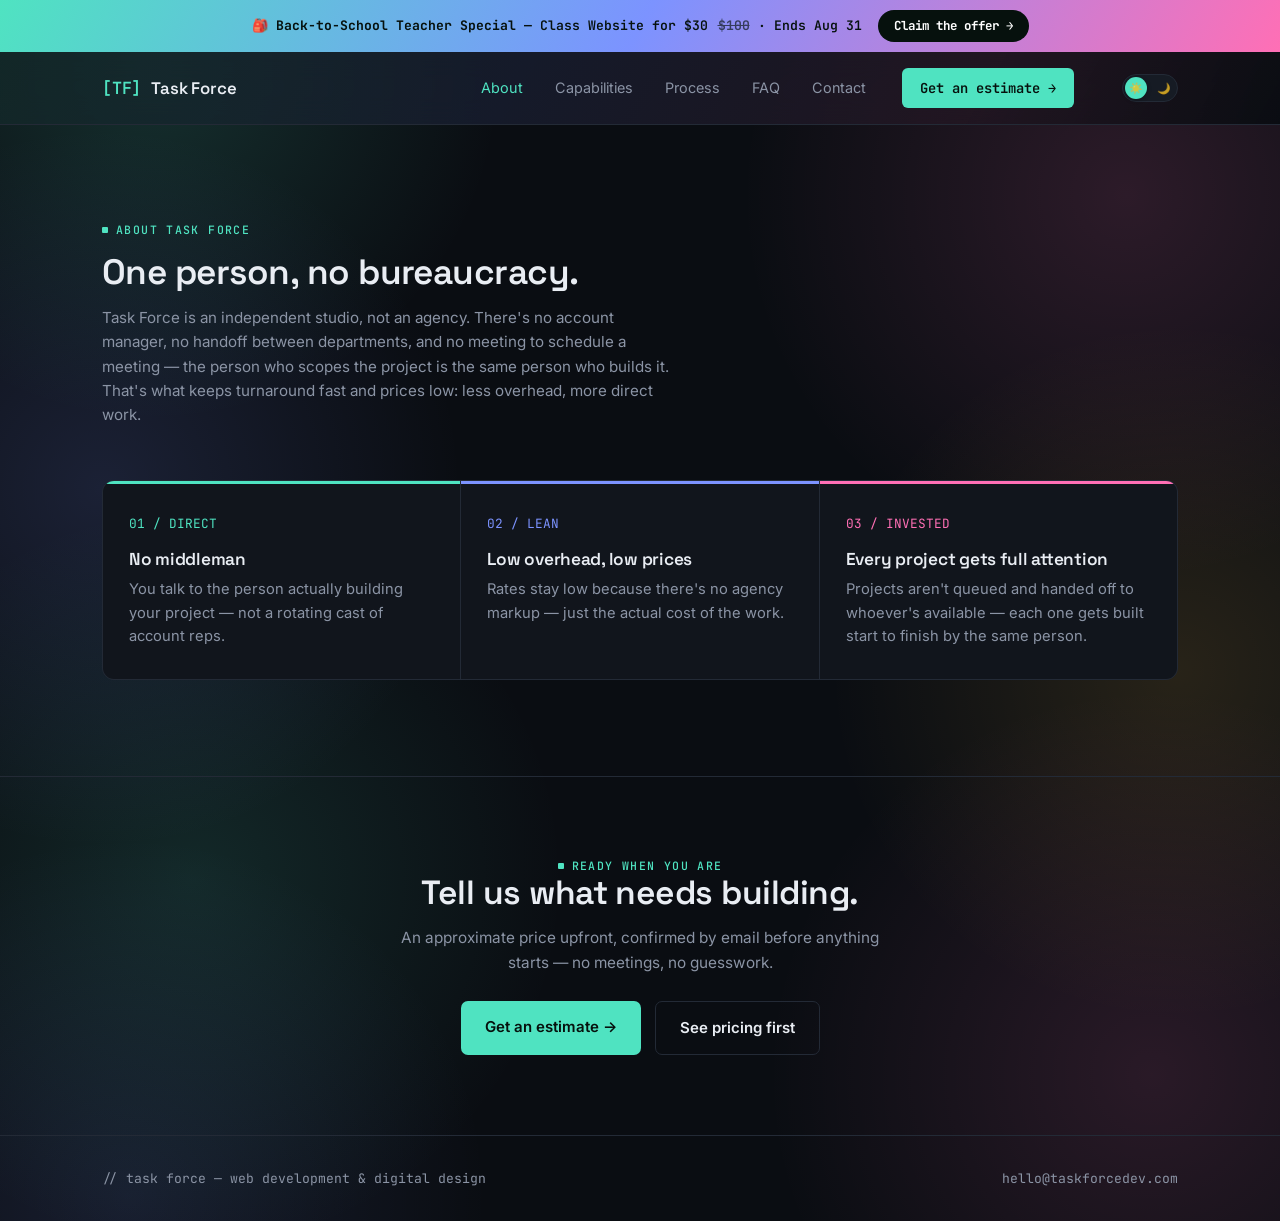
==== commit 9d218959: "Add files via upload" ====
--- a/about.html
+++ b/about.html
@@ -36,7 +36,11 @@
         <li><a href="contact.html" class="nav-link" data-page="contact">Contact</a></li>
       </ul>
       <a href="contact.html" class="nav-cta">Get an estimate →</a>
-      <button class="theme-toggle" id="themeToggle" aria-label="Toggle light/dark mode">🌙</button>
+      <button class="theme-switch" id="themeToggle" role="switch" aria-checked="false" aria-label="Toggle light/dark mode">
+        <span class="theme-switch-icon icon-sun">☀️</span>
+        <span class="theme-switch-icon icon-moon">🌙</span>
+        <span class="theme-switch-knob"></span>
+      </button>
     </div>
     <button class="nav-toggle" id="navToggle" aria-label="Toggle menu" aria-expanded="false">
       <span></span><span></span><span></span>
@@ -49,7 +53,14 @@
     <a href="faq.html" class="nav-link" data-page="faq">FAQ</a>
     <a href="contact.html" class="nav-link" data-page="contact">Contact</a>
     <a href="contact.html" class="nav-cta">Get an estimate →</a>
-    <button class="theme-toggle theme-toggle-mobile" id="themeToggleMobile" aria-label="Toggle light/dark mode">🌙 Switch to light mode</button>
+    <div class="theme-switch-row">
+      <span class="theme-switch-label" id="themeSwitchLabel">Dark mode</span>
+      <button class="theme-switch theme-switch-mobile" id="themeToggleMobile" role="switch" aria-checked="false" aria-label="Toggle light/dark mode">
+        <span class="theme-switch-icon icon-sun">☀️</span>
+        <span class="theme-switch-icon icon-moon">🌙</span>
+        <span class="theme-switch-knob"></span>
+      </button>
+    </div>
   </div>
 </header>
 
--- a/style.css
+++ b/style.css
@@ -184,32 +184,56 @@
     white-space:nowrap;
     font-family:'JetBrains Mono', monospace;
   }
-  .theme-toggle{
-    background:none;
-    border:1px solid var(--border);
-    border-radius:8px;
-    width:40px; height:40px;
-    display:flex;
-    align-items:center;
-    justify-content:center;
+  .theme-switch{
+    position:relative;
+    width:56px; height:28px;
+    border-radius:999px;
+    border:1px solid var(--border);
+    background:var(--surface-2);
     cursor:pointer;
-    font-size:1.05rem;
+    display:flex;
+    align-items:center;
+    justify-content:space-between;
+    padding:0 6px;
     margin-left:12px;
-    transition:border-color .15s, transform .15s;
     flex-shrink:0;
-  }
-  .theme-toggle:hover{ border-color:var(--accent); transform:translateY(-1px); }
-  .theme-toggle-mobile{
-    width:auto;
-    height:auto;
+    transition:background .2s, border-color .2s;
+  }
+  .theme-switch:hover{ border-color:var(--accent); }
+  .theme-switch-icon{
+    font-size:0.68rem;
+    line-height:1;
+    z-index:1;
+    opacity:0.75;
+    pointer-events:none;
+  }
+  .theme-switch-knob{
+    position:absolute;
+    top:2px; left:2px;
+    width:22px; height:22px;
+    border-radius:50%;
+    background:var(--accent);
+    box-shadow:0 1px 4px rgba(0,0,0,0.35);
+    transition:transform .25s cubic-bezier(.4,0,.2,1), background .2s;
+  }
+  html[data-theme="light"] .theme-switch-knob{
+    transform:translateX(28px);
+    background:var(--accent2);
+  }
+  .theme-switch-row{
+    display:flex;
+    align-items:center;
+    justify-content:space-between;
     margin:14px 32px;
-    padding:12px 16px;
-    justify-content:flex-start;
-    gap:10px;
+    padding-top:14px;
+    border-top:1px solid var(--border);
+  }
+  .theme-switch-label{
     font-family:'JetBrains Mono', monospace;
     font-size:0.86rem;
     color:var(--text);
   }
+  .theme-switch-mobile{ margin-left:0; }
   .nav-toggle{
     display:none;
     background:none; border:1px solid var(--border);
